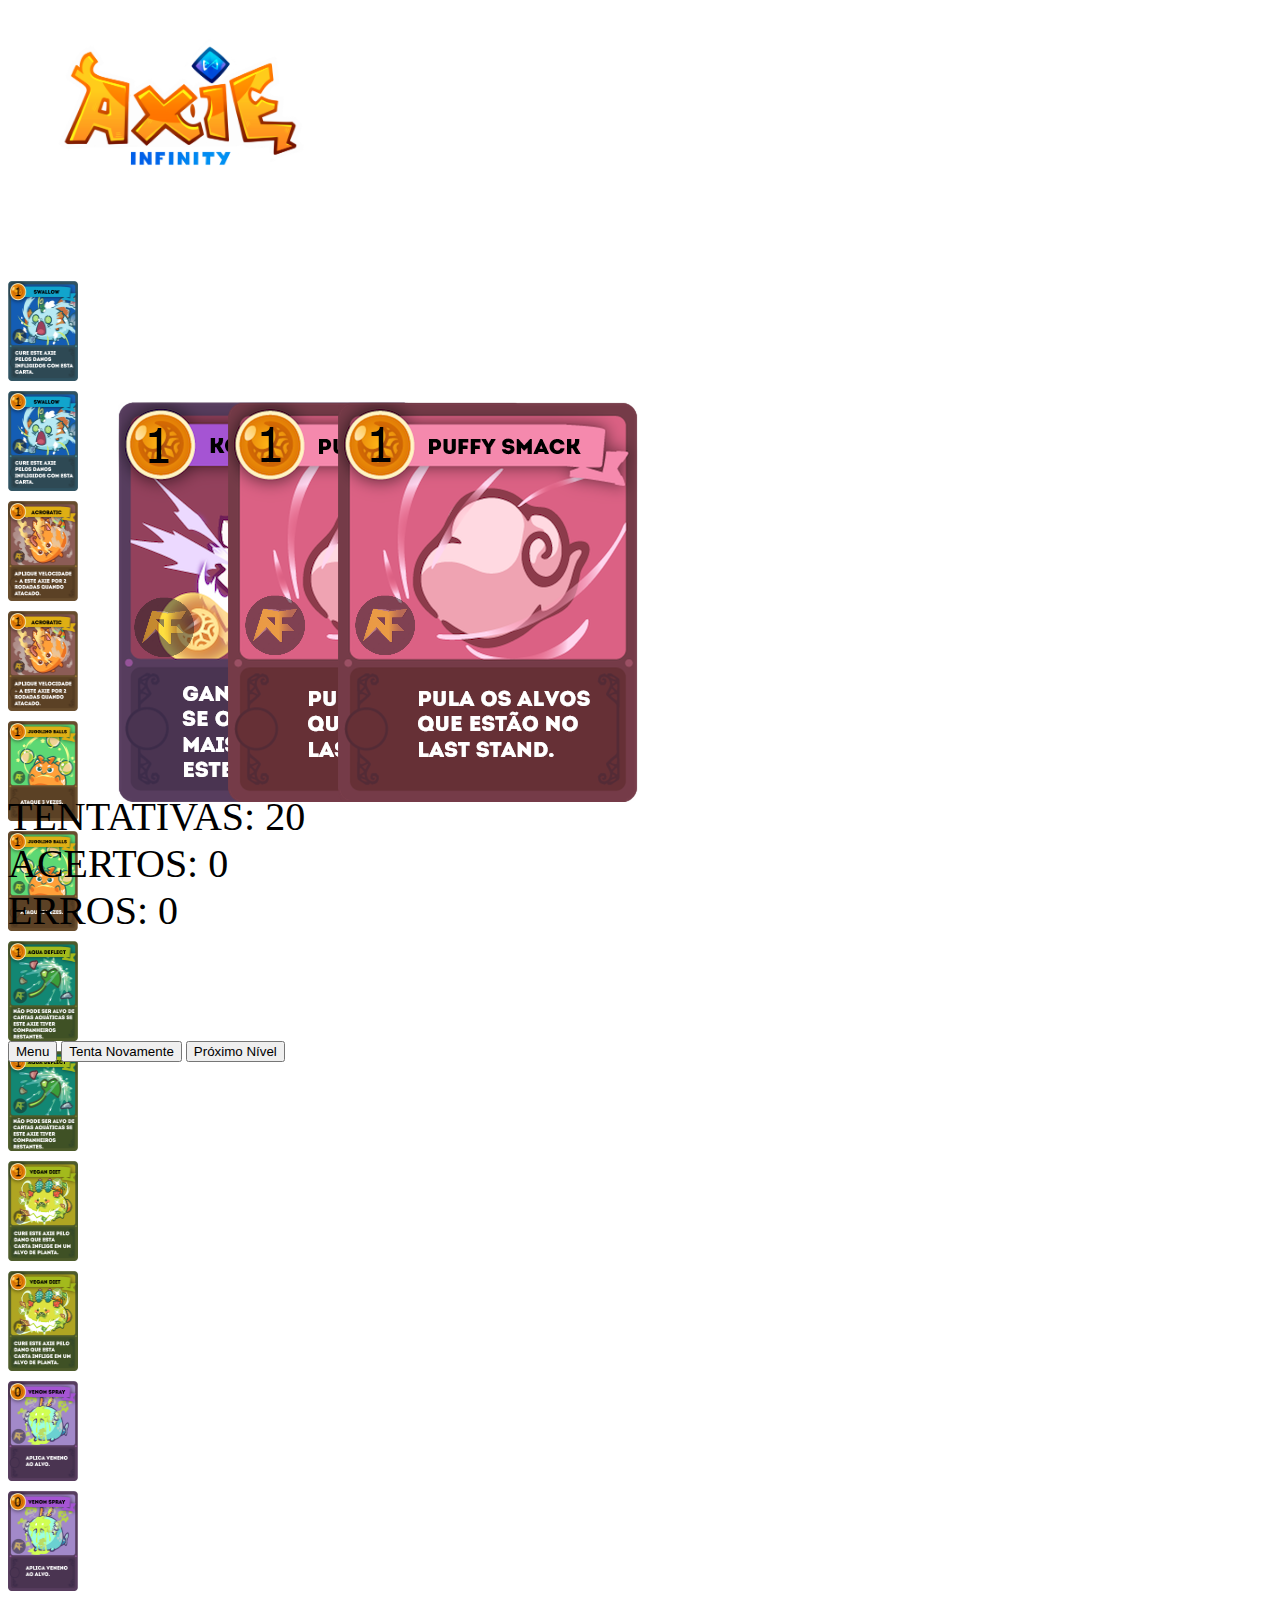
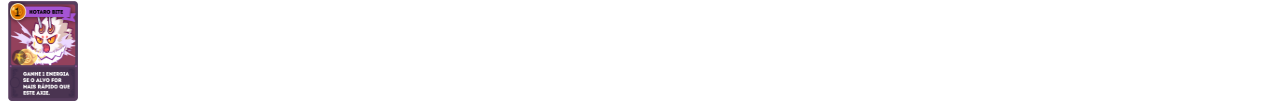
==== indexD.html @ 9710f2f6 "Rename jogoCartasD.html to indexD.html" ====
<!DOCTYPE html>
<html lang="pt-br">

<head>
    <meta charset="UTF-8">
    <meta name="viewport" content="width=device-width, initial-scale=1.0">
    <title>Jogo da Memória Axie Díficil</title>
    <link rel="stylesheet" href="stylejogo.css">
    <link rel="stylesheet" href="stylejogoD.css">
</head>

<style>
    #status-bar{
        margin-top: 6rem;

    }
</style>

<body>
    <div id="logo">
        <img src="logoAxie.png" alt=""/>
    </div>
    <div id="status">


        <div class="card-container">
            <!-- Cards com imagens (repetidos para formar pares) -->
            <div class="card" data-name="catfish">
                <div class="card-face card-front"></div>
                <div class="card-face card-back"><img src="CATFISH.png" alt="catfish"></div>
            </div>

            <div class="card" data-name="catfish">
                <div class="card-face card-front"></div>
                <div class="card-face card-back"><img src="CATFISH.png" alt="catfish"></div>
            </div>

            <div class="card" data-name="arco">
                <div class="card-face card-front"></div>
                <div class="card-face card-back"><img src="ARCO.png" alt="arco"></div>
            </div>

            <div class="card" data-name="arco">
                <div class="card-face card-front"></div>
                <div class="card-face card-back"><img src="ARCO.png" alt="arco"></div>
            </div>

            <div class="card" data-name="furball">
                <div class="card-face card-front"></div>
                <div class="card-face card-back"><img src="FURBALL.png" alt="furball"></div>
            </div>

            <div class="card" data-name="furball">
                <div class="card-face card-front"></div>
                <div class="card-face card-back"><img src="FURBALL.png" alt="furball"></div>
            </div>

            <div class="card" data-name="potato">
                <div class="card-face card-front"></div>
                <div class="card-face card-back"><img src="POTATO LEAF.png" alt="potato"></div>
            </div>

            <div class="card" data-name="potato">
                <div class="card-face card-front"></div>
                <div class="card-face card-back"><img src="POTATO LEAF.png" alt="potato"></div>
            </div>

            <div class="card" data-name="herbivore">
                <div class="card-face card-front"></div>
                <div class="card-face card-back"><img src="HERBIVORE.png" alt="herbivore"></div>
            </div>

            <div class="card" data-name="herbivore">
                <div class="card-face card-front"></div>
                <div class="card-face card-back"><img src="HERBIVORE.png" alt="herbivore"></div>
            </div>

            <div class="card" data-name="grass snake">
                <div class="card-face card-front"></div>
                <div class="card-face card-back"><img src="GRASS SNAKE.png" alt="grass snake"></div>
            </div>

            <div class="card" data-name="grass snake">
                <div class="card-face card-front"></div>
                <div class="card-face card-back"><img src="GRASS SNAKE.png" alt="grass snake"></div>
            </div

            <div class="card" data-name="kotaro">
                <div class="card-face card-front"></div>
                <div class="card-face card-back"><img src="KOTARO.png" alt="kotaro"></div>
            </div>

            <div class="card" data-name="kotaro">
                <div class="card-face card-front"></div>
                <div class="card-face card-back"><img src="KOTARO.png" alt="kotaro"></div>
            </div>

            <div class="card" data-name="cloud">
                <div class="card-face card-front"></div>
                <div class="card-face card-back"><img src="CLOUD.png" alt="cloud"></div>
            </div>

            <div class="card" data-name="cloud">
                <div class="card-face card-front"></div>
                <div class="card-face card-back"><img src="CLOUD.png" alt="cloud"></div>
            </div>


            <!-- Adicione o resto dos pares de imagens aqui -->
        </div>
        <div class="status-bar" id="status-bar">
            <!-- <div id="bar-1">TENTATIVAS: <input id="attempts" type="text" value="8" disabled></div> -->
            <div id="bar-1">TENTATIVAS: <span id="attempts">20</span></div>
            <div id="bar-2" id="acertos">ACERTOS: <span id="correct">0</span></div>
            <div id="bar-3">ERROS: <span id="wrong">0</span></div>
        </div>


        <!-- MODAL -->

        <div id="modal">

            <nav class="nav-modal">
                <h1 id="result"></h1>
                <button id="btn-menu">Menu</button>
                <button id="btn-novamente">Tenta Novamente</button>
                <button id="btn-proximo">Próximo Nível</button>
            </nav>
        </div>

        <!-- AUDIO DO GAME -->
        <audio id="myAudio" src="music-fundo-axie.mp3" autoplay loop></audio>
        <audio id="correct-sound" src="AcertoAxie.mp3"></audio>
        <audio id="fall-sound" src="error-notification.mp3"></audio>
        <audio id="end-sound" src="end game.mp3"></audio>

        <script src="Modal.js"></script>
        <script src="JogoCartas.js"></script>
        <script src="soundAxie.js"></script>

</body>

</html>
---- stylejogoD.css ----
@media (max-width:1300px) {

    #status {
        gap: 2.5rem;
        display: flex !important;
        
    }

    #logo img {
        max-width: 22rem !important;
        max-height: 14rem !important;

    }

    .status-bar {
        width: 300px !important;
        height: 200px !important;
        margin-bottom: 3rem;
    }

    .card {
        width: 70px !important;
        height: 100px !important;
        margin-bottom: 10px !important;
    }

    .card-container {
        grid-gap: 4px !important;
        grid-template-columns: repeat(4, 80px) !important;
        height: 16rem;
        margin-bottom:10rem;


        & img {
            width: 70px !important;
            height: 100px !important;
        }

    }

}
@media (max-width:960px) {

    #status {
        gap: 2.5rem;
        display: flex !important;
        flex-direction: column;
    }

    #logo img {
        max-width: 30rem !important;
        max-height: 17rem !important;

    }

    .status-bar {
        width: 500px !important;
        height: 300px !important;
        margin-bottom: -1rem;
    }

    .card {
        width: 90px !important;
        height: 120px !important;
        margin-bottom: 10px !important;
    }

    .card-container {
        grid-gap: 4px !important;
        grid-template-columns: repeat(4, 100px) !important;
        height: 16rem;
        margin-bottom: 4rem;
        align-items: center !important;

        & img {
            width: 90px !important;
            height: 120px !important;
        }

    }

}
@media (max-width:780px) {


    #logo img {
        max-width: 25rem !important;
        max-height: 17rem !important;
        margin-top: 1rem !important;
    }

    #status {
        margin: auto !important;
        gap: 1rem !important;
        
    }

    .status-bar {
        width: 300px !important;
        height: 150px !important;
        font-size: 2rem !important;
        margin-top: 0 !important;
    }

    .card {
        width: 70px !important;
        height: 100px !important;
        margin-bottom: 10px !important;
    }

    .card-container {
        display: grid;
        grid-gap: 4px !important;
        grid-template-columns: repeat(4, 80px) !important;
        height: 16rem;
        align-items: center !important;
        margin-bottom:18rem !important;

        & img {
            width: 60px !important;
            height: 90px !important;
        }

    }

}
@media (max-width:650px) {


    #logo img {
        max-width: 20rem !important;
        max-height: 12rem !important;
        margin-top: 1rem !important;
    }

    #status {
        margin: auto !important;
        gap: 1rem !important;
        
    }

    .status-bar {
        width: 300px !important;
        height: 150px !important;
        font-size: 2rem !important;
        margin-top: 0 !important;
    }

    .card {
        width: 60px !important;
        height: 90px !important;
        margin-bottom: 10px !important;
    }

    .card-container {
        display: grid;
        grid-gap: 4px !important;
        grid-template-columns: repeat(4, 65px) !important;
        height: 16rem;
        align-items: center !important;
        margin-top: -6rem;

        & img {
            width: 60px !important;
            height: 90px !important;
        }

    }

}
@media (max-width:450px){
    body{
        gap: 1rem !important;
    }
    #status {
        gap: 1rem !important;
        margin:auto !important;
    }

    #logo img {
        max-width: 20rem !important;
        max-height: 12rem !important;
        margin: auto !important;
    }

    .status-bar {
        width: 300px !important;
        height: 200px !important;
        font-size: 2rem !important;
        margin-top: -5rem !important;
        margin-bottom: 1rem;
    }

    .card {
        width: 70px !important;
        height: 100px !important;
        
    }

    .card-container {
        display: grid;
        grid-gap: 4px !important;
        grid-template-columns: repeat(4, 80px) !important;
        height: 16rem;
        align-items: center !important;

        & img {
            width: 70px !important;
            height: 100px !important;
        }

    }

}
@media (max-width:400px) {

    #status {
        gap: 2rem !important;
    }

    #logo img {
        max-width: 18rem !important;
        max-height: 10rem !important;
        margin-bottom: 1rem !important;
    }
}


#status{
    margin-bottom: 3rem;
    align-items: center;
}
#logo img {
    margin-top: 1rem;
}

#status-bar {
    font-size: 2.5rem;
}

.card-container {
    grid-template-columns: repeat(8, 90px);
    height: 16rem;
    margin-top: 4rem;
}
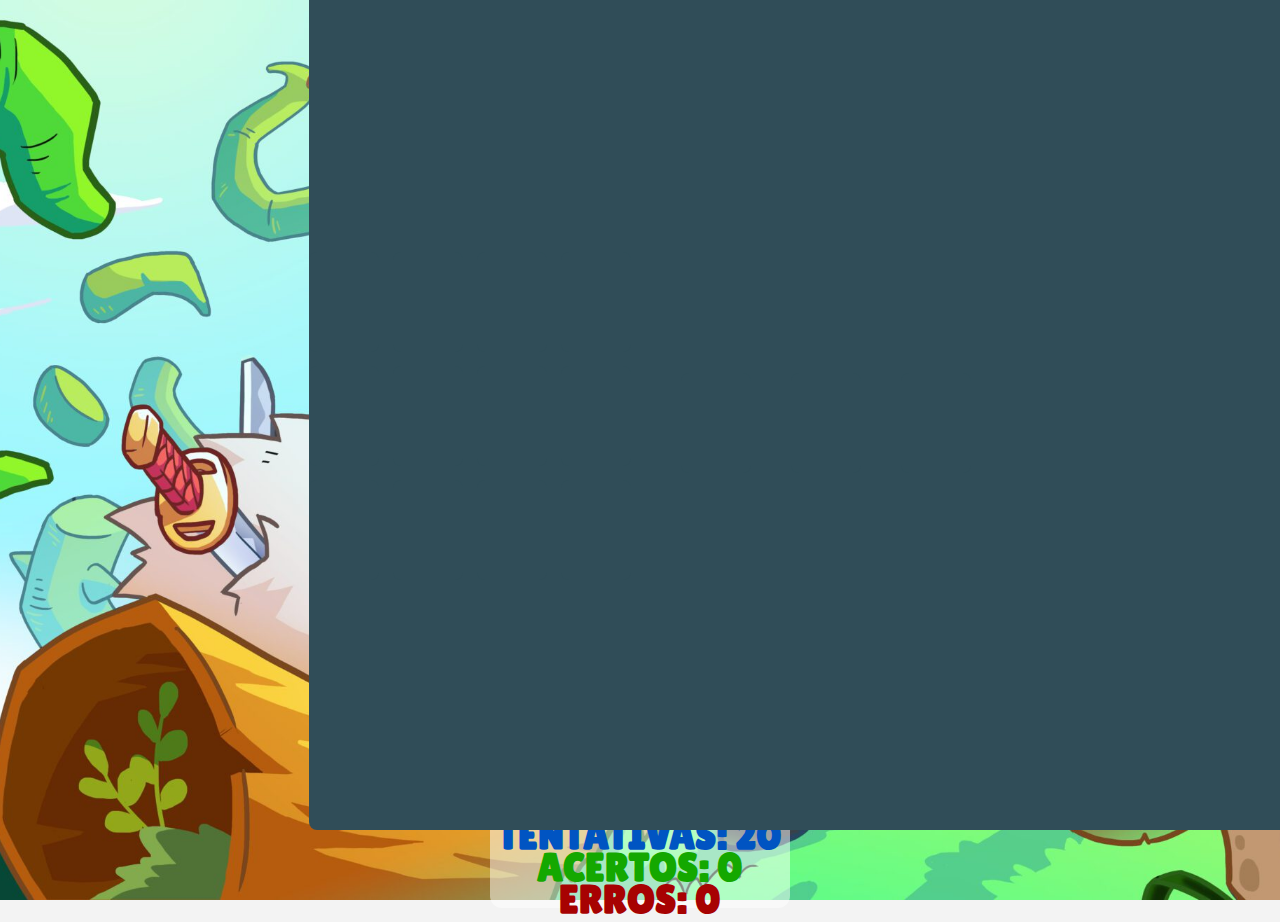
==== commit 5c3baa54: "Update indexD.html" ====
--- a/indexD.html
+++ b/indexD.html
@@ -5,7 +5,7 @@
     <meta charset="UTF-8">
     <meta name="viewport" content="width=device-width, initial-scale=1.0">
     <title>Jogo da Memória Axie Díficil</title>
-    <link rel="stylesheet" href="stylejogo.css">
+    <link rel="stylesheet" href="styleJogo.css">
     <link rel="stylesheet" href="stylejogoD.css">
 </head>
 
--- a/styleJogo.css
+++ b/styleJogo.css
@@ -0,0 +1,526 @@
+@import url('https://fonts.googleapis.com/css2?family=Lilita+One&display=swap');
+
+/* INICIO RESPOSIVIDADE */
+
+@media (max-width:1300px) {
+
+    #status {
+        gap: 2.5rem;
+        display: flex !important;
+        align-items: center;
+        /* flex-direction: column; */
+    }
+
+    #logo img {
+        max-width: 22rem !important;
+        max-height: 14rem !important;
+
+    }
+
+    .status-bar {
+        width: 300px !important;
+        height: 200px !important;
+        margin-bottom: 3rem;
+    }
+
+    .card-container {
+        display: grid;
+        grid-gap: 4px !important;
+    }
+
+    .card {
+        width: 100px !important;
+        height: 130px !important;
+        margin-bottom: 10px !important;
+    }
+
+    .card-container {
+
+        grid-template-columns: repeat(4, 110px) !important;
+        height: 16rem;
+        margin-bottom: 4rem;
+        align-items: center !important;
+
+        & img {
+            width: 100px !important;
+            height: 130px !important;
+        }
+
+    }
+
+}
+
+@media (max-width:960px) {
+
+    #status {
+        gap: 2.5rem;
+        display: flex !important;
+        flex-direction: column;
+    }
+
+    #logo img {
+        max-width: 25rem !important;
+        max-height: 17rem !important;
+
+    }
+
+    .status-bar {
+        width: 400px !important;
+        height: 200px !important;
+        margin-bottom: -1rem;
+    }
+
+    .card-container {
+        display: grid;
+        grid-gap: 4px !important;
+    }
+
+    .card {
+        width: 100px !important;
+        height: 130px !important;
+        margin-bottom: 10px !important;
+    }
+
+    .card-container {
+
+        grid-template-columns: repeat(4, 110px) !important;
+        height: 16rem;
+        margin-bottom: 4rem;
+        align-items: center !important;
+
+        & img {
+            width: 100px !important;
+            height: 130px !important;
+        }
+
+    }
+
+}
+
+@media (max-width: 720px) {
+
+    body {
+        margin: auto !important;
+        height: 100% !important;
+    }
+
+    #logo img {
+        max-width: 30rem !important;
+        max-height: 20rem !important;
+        margin: auto !important;
+    }
+
+    #status {
+        flex-direction: column;
+        justify-content: center !important;
+    }
+
+    .status-bar {
+        width: 400px !important;
+        height: 300px !important;
+
+    }
+
+    /* cards */
+    .card {
+        width: 100px !important;
+        height: 130px !important;
+        position: relative;
+        transform-style: preserve-3d;
+        transition: transform 0.5s;
+        cursor: pointer;
+    }
+
+    .card-container {
+
+        grid-template-columns: repeat(4, 110px) !important;
+        height: 16rem;
+        margin-bottom: 4rem;
+        align-items: center !important;
+        margin-top: -1rem;
+
+        & img {
+            width: 100px !important;
+            height: 130px !important;
+        }
+
+    }
+}
+
+@media (max-width:600px) {
+
+
+    #logo img {
+        max-width: 20rem !important;
+        max-height: 12rem !important;
+        margin-top: 1rem !important;
+    }
+
+    #status {
+        margin: auto !important;
+        gap: 1rem !important;
+    }
+
+    .status-bar {
+        width: 300px !important;
+        height: 150px !important;
+        font-size: 2rem !important;
+        margin-top: 0 !important;
+    }
+
+    .card {
+        width: 100px !important;
+        height: 130px !important;
+        margin-bottom: 10px !important;
+    }
+
+    .card-container {
+        grid-template-columns: repeat(4, 110px) !important;
+        display: grid;
+        grid-gap: 4px !important;
+        height: 16rem;
+        align-items: center !important;
+        margin-top: -6rem;
+
+        & img {
+            width: 100px !important;
+            height: 130px !important;
+        }
+
+    }
+
+}
+
+@media (max-width: 500px) {
+
+    body {
+        margin: auto !important;
+        height: 100% !important;
+    }
+
+    #logo img {
+        max-width: 30rem !important;
+        max-height: 20rem !important;
+        margin-bottom: -2rem !important;
+    }
+
+    #status {
+        flex-direction: column;
+        justify-content: center !important;
+    }
+
+    .status-bar {
+        width: 300px !important;
+        height: 200px !important;
+    }
+
+    /* cards */
+    .card {
+        width: 100px !important;
+        height: 130px !important;
+
+    }
+
+    #modal {
+        width: 100%;
+        height: 100%;
+    }
+
+    .card-container {
+        grid-template-columns: repeat(4, 110px) !important;
+        display: grid;
+        grid-gap: 4px !important;
+        height: 16rem;
+        align-items: center !important;
+        margin-top: -6rem;
+
+        & img {
+            width: 100px !important;
+            height: 130px !important;
+        }
+
+    }
+}
+
+@media (max-width:450px) {
+
+    #status {
+        gap: 3rem !important;
+    }
+
+    #logo img {
+        max-width: 20rem !important;
+        max-height: 12rem !important;
+        margin-top: 3rem !important;
+    }
+
+    .status-bar {
+        width: 300px !important;
+        height: 200px !important;
+        font-size: 2rem !important;
+        margin-top: 6rem !important;
+
+    }
+
+    .card-container {
+        display: grid;
+        grid-gap: 4px !important;
+
+    }
+
+    .card {
+        width: 100px !important;
+        height: 130px !important;
+        margin-bottom: 10px !important;
+    }
+
+    .card-container {
+
+        grid-template-columns: repeat(4, 110px) !important;
+        height: 16rem;
+        /* margin-bottom: 4rem !important */
+        align-items: center !important;
+
+        & img {
+            width: 100px !important;
+            height: 130px !important;
+        }
+
+    }
+
+}
+
+@media (max-width:400px) {
+
+    #status {
+        gap: 3rem !important;
+    }
+
+    #logo img {
+        max-width: 18rem !important;
+        max-height: 10rem !important;
+    }
+}
+
+/* FIM RESPOSIVIDADE */
+
+
+* {
+    margin: 0;
+    padding: 0;
+    box-sizing: border-box;
+}
+
+html,
+body {
+    margin: 0;
+    padding: 0;
+    height: 100%;
+    width: 100%;
+}
+
+body {
+    background-image: url(axie_fundo.jpg);
+    background-size: cover;
+    background-attachment: fixed;
+    background-position: center;
+    font-family: Arial, sans-serif;
+    display: flex;
+    flex-direction: column;
+    align-items: center;
+    justify-content: center;
+    background-color: #f3f3f3;
+    position: absolute !important;
+    top: 50% !important;
+    left: 50% !important;
+    transform: translate(-50%, -50%) !important;
+    max-height: 100% !important;
+    max-width: 100% !important;
+}
+
+#status {
+    display: flex;
+    justify-content: space-between;
+    align-items: center;
+    justify-content: center;
+
+}
+
+#logo img {
+    margin-top: 1rem;
+    width: 30rem;
+    height: 20rem;
+
+}
+
+/* STATUS JOGO - INICIO */
+
+.status-bar {
+    display: flex;
+    flex-direction: column;
+    justify-content: space-around;
+    width: 700px;
+    height: 300px;
+    margin-bottom: 20px;
+    background-color: rgba(255, 255, 255, 0.5);
+    margin: 2rem;
+    align-items: center;
+    border-radius: 12px;
+    font-family: 'Lilita One';
+    font-size: 2rem;
+ 
+}
+
+/* STATUS - TENTATIVAS */
+#bar-1 {
+    border-radius: 12px;
+    height: 2rem;
+    width: 100%;
+    text-align: center;
+    align-items: center;
+    color: rgb(0, 84, 194);
+    font-weight: bold;
+
+}
+/* STATUS - ACERTOS */
+#bar-2 {
+    border-radius: 12px;
+    height: 2rem;
+    width: 100%;
+    text-align: center;
+    align-items: center;
+    color: rgb(20, 168, 0);
+    font-weight: bold;
+
+}
+/* STATUS - ERROS */
+#bar-3 {
+    border-radius: 12px;
+    height: 2rem;
+    width: 100%;
+    text-align: center;
+    align-items: center;
+    color: rgb(167, 2, 2);
+    font-weight: bold;
+
+}
+
+/* STATUS JOGO - FIM */
+
+
+/* CARDS - INICIO */
+.card-container {
+    display: grid;
+    grid-template-columns: repeat(4, 90px);
+    grid-gap: 10px;
+
+    & img {
+        width: 90px;
+        height: 120px;
+    }
+}
+
+.card {
+    width: 90px;
+    height: 120px;
+    position: relative;
+    transform-style: preserve-3d;
+    transition: transform 0.5s;
+    cursor: pointer;
+}
+
+.card-face {
+    position: absolute;
+    width: 100%;
+    height: 100%;
+    backface-visibility: hidden;
+    display: flex;
+    justify-content: center;
+    align-items: center;
+}
+
+.card-front {
+    background-color: #304d58;
+    border-radius: 8px;
+}
+
+.card-back {
+    transform: rotateY(180deg);
+    border-radius: 8px;
+}
+
+.flipped {
+    transform: rotateY(180deg);
+}
+
+.matched {
+    pointer-events: none;
+}
+/* CARDS - FIM */
+
+
+/* MODAL - INICIO*/
+
+#modal {
+    display: none;
+    /* Hidden by default */
+    position: fixed;
+    /* Stay in place */
+    z-index: 1;
+    /* Sit on top */
+    padding-top: 100px;
+    /* Location of the box */
+    left: 0;
+    top: 0;
+    width: 100%;
+    /* Full width */
+    height: 100%;
+    /* Full height */
+    overflow: auto;
+    /* Enable scroll if needed */
+    background-color: rgb(0, 0, 0);
+    /* Fallback color */
+    background-color: rgba(0, 0, 0, 0.4);
+    /* Black w/ opacity */
+    align-items: center;
+
+
+
+    & nav {
+        display: flex;
+        flex-direction: column;
+        gap: 2rem;
+        background-color: white;
+        padding: 20px;
+        border-radius: 12px;
+        align-items: center;
+        width: 60%;
+        margin: auto;
+        margin-top: 7rem;
+    }
+
+    & button {
+        border: none;
+        width: 12rem;
+        height: 4rem;
+        font-size: 1.2rem;
+        border-radius: 12px;
+        font-family: sans-serif;
+        font-weight: bold;
+        color: white;
+    }
+}
+/* BOTÃO MODAL */
+#btn-menu {
+    background-color: rgb(0, 84, 194);
+}
+
+#btn-novamente {
+    background-color: orange;
+}
+
+#btn-proximo {
+    background-color: green;
+}
+
+/* MODAL - FIM*/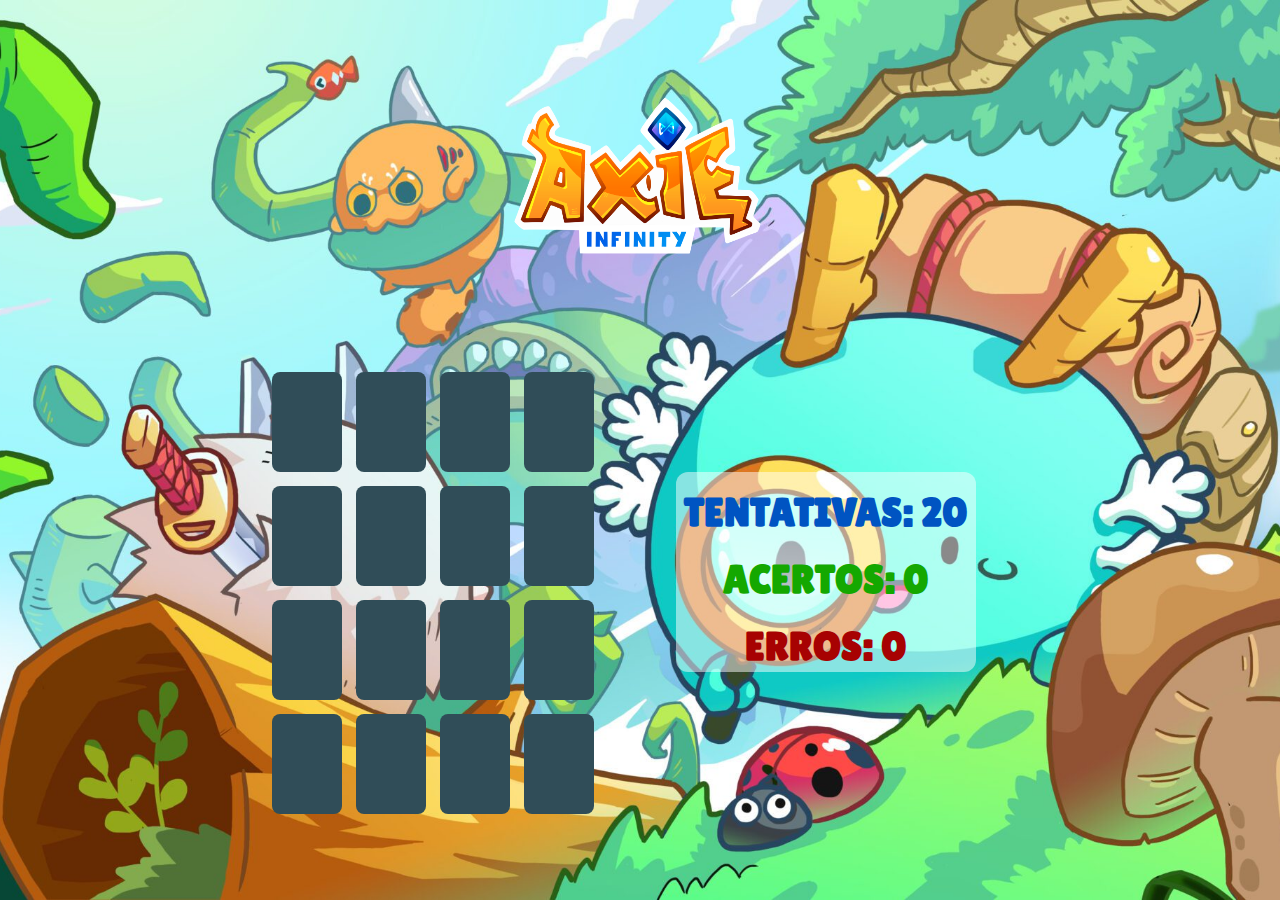
==== commit ae9650b2: "Update indexD.html" ====
--- a/indexD.html
+++ b/indexD.html
@@ -83,7 +83,7 @@
             <div class="card" data-name="grass snake">
                 <div class="card-face card-front"></div>
                 <div class="card-face card-back"><img src="GRASS SNAKE.png" alt="grass snake"></div>
-            </div
+            </div>
 
             <div class="card" data-name="kotaro">
                 <div class="card-face card-front"></div>
--- a/stylejogoD.css
+++ b/stylejogoD.css
@@ -169,10 +169,7 @@
 
 }
 @media (max-width:450px){
-    body{
-        gap: 1rem !important;
-    }
-    #status {
+    status {
         gap: 1rem !important;
         margin:auto !important;
     }
@@ -203,6 +200,7 @@
         grid-template-columns: repeat(4, 80px) !important;
         height: 16rem;
         align-items: center !important;
+        margin-top: -3rem !important;
 
         & img {
             width: 70px !important;
@@ -242,4 +240,4 @@
     grid-template-columns: repeat(8, 90px);
     height: 16rem;
     margin-top: 4rem;
-}+}
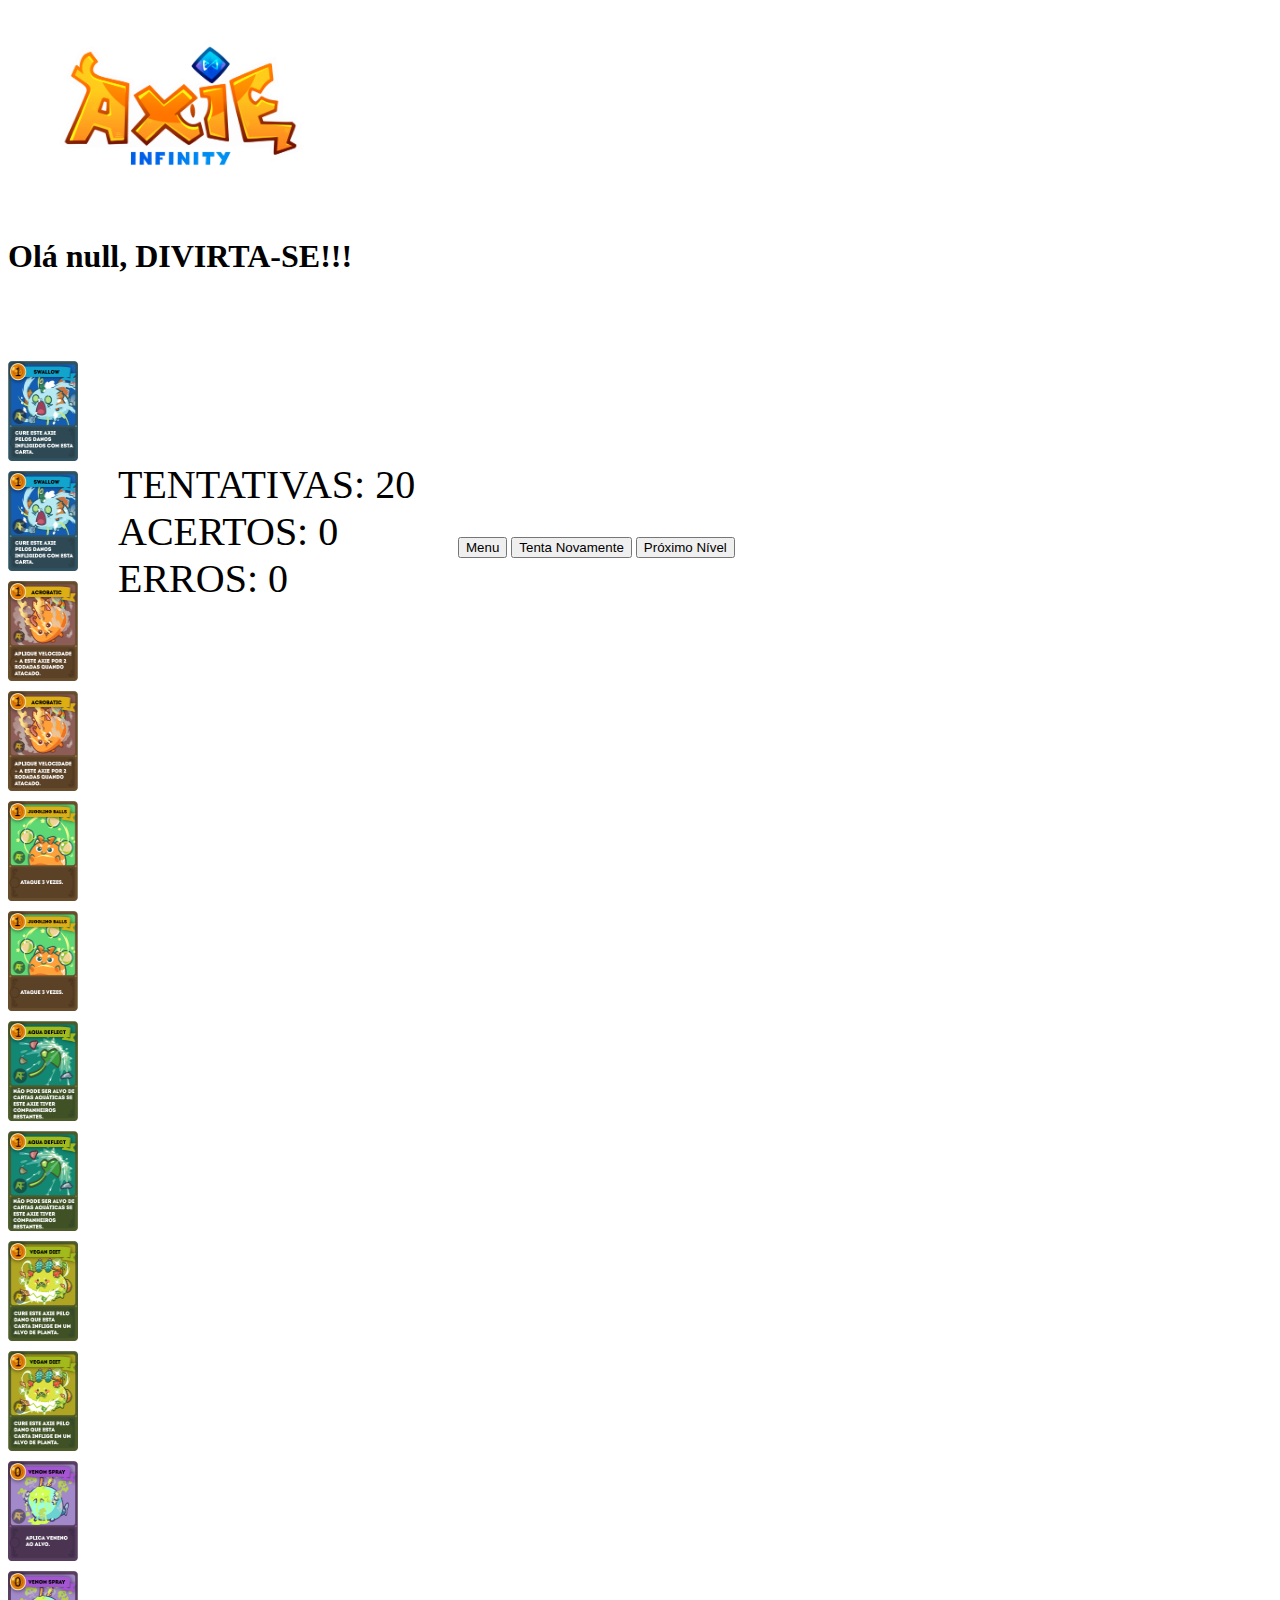
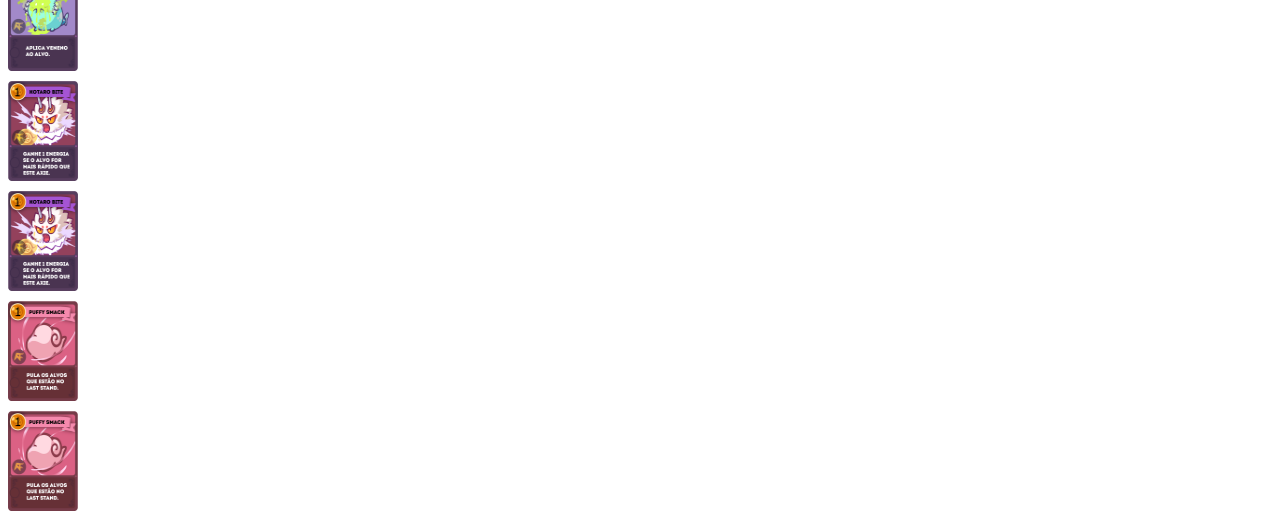
==== commit f26dc586: "alguns novos eventos e funcionabilidades" ====
--- a/indexD.html
+++ b/indexD.html
@@ -5,12 +5,12 @@
     <meta charset="UTF-8">
     <meta name="viewport" content="width=device-width, initial-scale=1.0">
     <title>Jogo da Memória Axie Díficil</title>
-    <link rel="stylesheet" href="styleJogo.css">
+    <link rel="stylesheet" href="stylejogo.css">
     <link rel="stylesheet" href="stylejogoD.css">
 </head>
 
 <style>
-    #status-bar{
+    #status-bar {
         margin-top: 6rem;
 
     }
@@ -18,7 +18,12 @@
 
 <body>
     <div id="logo">
-        <img src="logoAxie.png" alt=""/>
+        <img src="logoAxie.png" alt="" onclick="menuPagina()" />
+    </div>
+    <div id="div-jogador">
+
+        <h1 id="jogador"></h1>
+
     </div>
     <div id="status">
 
@@ -137,7 +142,8 @@
         <script src="Modal.js"></script>
         <script src="JogoCartas.js"></script>
         <script src="soundAxie.js"></script>
+        <script src="jsD.js"></script>
 
 </body>
 
-</html>
+</html>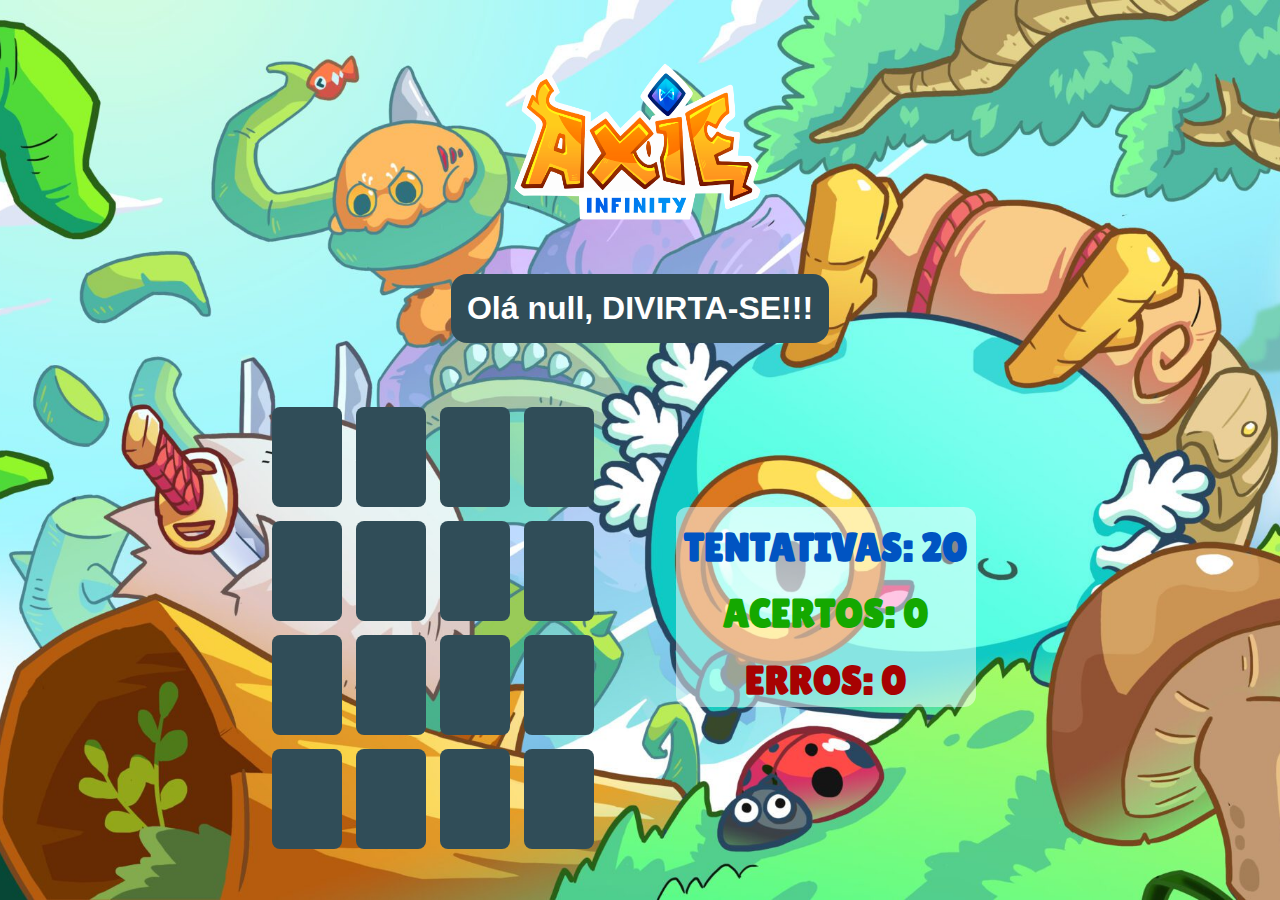
==== commit f7cd56b4: "conexão do indexD com styleJogo consertado" ====
--- a/indexD.html
+++ b/indexD.html
@@ -5,7 +5,7 @@
     <meta charset="UTF-8">
     <meta name="viewport" content="width=device-width, initial-scale=1.0">
     <title>Jogo da Memória Axie Díficil</title>
-    <link rel="stylesheet" href="stylejogo.css">
+    <link rel="stylesheet" href="styleJogo.css">
     <link rel="stylesheet" href="stylejogoD.css">
 </head>
 
--- a/styleJogo.css
+++ b/styleJogo.css
@@ -0,0 +1,538 @@
+@import url('https://fonts.googleapis.com/css2?family=Lilita+One&display=swap');
+
+/* INICIO RESPOSIVIDADE */
+
+@media (max-width:1300px) {
+
+    #status {
+        gap: 2.5rem;
+        display: flex !important;
+        align-items: center;
+        /* flex-direction: column; */
+    }
+
+    #logo img {
+        max-width: 22rem !important;
+        max-height: 14rem !important;
+
+    }
+
+    .status-bar {
+        width: 300px !important;
+        height: 200px !important;
+        margin-bottom: 3rem;
+    }
+
+    .card-container {
+        display: grid;
+        grid-gap: 4px !important;
+    }
+
+    .card {
+        width: 100px !important;
+        height: 130px !important;
+        margin-bottom: 10px !important;
+    }
+
+    .card-container {
+
+        grid-template-columns: repeat(4, 110px) !important;
+        height: 16rem;
+        margin-bottom: 4rem;
+        align-items: center !important;
+
+        & img {
+            width: 100px !important;
+            height: 130px !important;
+        }
+
+    }
+
+}
+
+@media (max-width:960px) {
+
+    #status {
+        gap: 2.5rem;
+        display: flex !important;
+        flex-direction: column;
+    }
+
+    #logo img {
+        max-width: 25rem !important;
+        max-height: 17rem !important;
+
+    }
+
+    .status-bar {
+        width: 400px !important;
+        height: 200px !important;
+        margin-bottom: -1rem;
+    }
+
+    .card-container {
+        display: grid;
+        grid-gap: 4px !important;
+    }
+
+    .card {
+        width: 100px !important;
+        height: 130px !important;
+        margin-bottom: 10px !important;
+    }
+
+    .card-container {
+
+        grid-template-columns: repeat(4, 110px) !important;
+        height: 16rem;
+        margin-bottom: 4rem;
+        align-items: center !important;
+
+        & img {
+            width: 100px !important;
+            height: 130px !important;
+        }
+
+    }
+
+}
+
+@media (max-width: 720px) {
+
+    body {
+        
+        height: 100% !important;
+    }
+
+    #logo img {
+        max-width: 30rem !important;
+        max-height: 20rem !important;
+        margin:auto !important;
+    }
+
+    #status {
+        flex-direction: column;
+        justify-content: center !important;
+        gap: 2rem !important;
+    }
+
+    .status-bar {
+        width: 300px !important;
+        height: 200px !important;
+        margin: auto !important;
+    }
+
+    /* cards */
+    .card {
+        width: 100px !important;
+        height: 130px !important;
+        position: relative;
+        transform-style: preserve-3d;
+        transition: transform 0.5s;
+        cursor: pointer;
+    }
+
+    .card-container {
+
+        grid-template-columns: repeat(4, 110px) !important;
+        height: 16rem;
+        margin-bottom: 3rem;
+        align-items: center !important;
+
+        & img {
+            width: 100px !important;
+            height: 130px !important;
+        }
+
+    }
+}
+
+@media (max-width:600px) {
+
+
+    #logo img {
+        max-width: 20rem !important;
+        max-height: 12rem !important;
+        margin-top: 1rem !important;
+    }
+
+    #status {
+        margin: auto !important;
+        gap: 1rem !important;
+    }
+
+    .status-bar {
+        width: 300px !important;
+        height: 150px !important;
+        font-size: 2rem !important;
+        margin-top: 0 !important;
+    }
+
+    .card {
+        width: 100px !important;
+        height: 130px !important;
+        margin-bottom: 10px !important;
+    }
+
+    .card-container {
+        grid-template-columns: repeat(4, 110px) !important;
+        display: grid;
+        grid-gap: 4px !important;
+        height: 16rem;
+        align-items: center !important;
+        margin-top: -6rem;
+
+        & img {
+            width: 100px !important;
+            height: 130px !important;
+        }
+
+    }
+
+}
+
+@media (max-width: 500px) {
+
+    body {
+        margin: auto !important;
+        height: 100% !important;
+    }
+
+    #logo img {
+        max-width: 30rem !important;
+        max-height: 20rem !important;
+        margin-bottom: -2rem !important;
+    }
+
+    #status {
+        flex-direction: column;
+        justify-content: center !important;
+    }
+
+    .status-bar {
+        width: 300px !important;
+        height: 200px !important;
+    }
+
+    /* cards */
+    .card {
+        width: 100px !important;
+        height: 130px !important;
+
+    }
+
+    #modal {
+        width: 100%;
+        height: 100%;
+    }
+
+    .card-container {
+        grid-template-columns: repeat(4, 110px) !important;
+        display: grid;
+        grid-gap: 4px !important;
+        height: 16rem;
+        align-items: center !important;
+        margin-top: -6rem;
+
+        & img {
+            width: 100px !important;
+            height: 130px !important;
+        }
+
+    }
+}
+
+@media (max-width:450px) {
+
+    #status {
+        gap: 3rem !important;
+    }
+
+    #logo img {
+        max-width: 20rem !important;
+        max-height: 12rem !important;
+        margin-top: 3rem !important;
+    }
+
+    .status-bar {
+        width: 300px !important;
+        height: 200px !important;
+        font-size: 2rem !important;
+        margin-top: 6rem !important;
+
+    }
+
+    .card-container {
+        display: grid;
+        grid-gap: 4px !important;
+
+    }
+
+    .card {
+        width: 100px !important;
+        height: 130px !important;
+        margin-bottom: 10px !important;
+    }
+
+    .card-container {
+
+        grid-template-columns: repeat(4, 110px) !important;
+        height: 16rem;
+        /* margin-bottom: 4rem !important */
+        align-items: center !important;
+
+        & img {
+            width: 100px !important;
+            height: 130px !important;
+        }
+
+    }
+
+}
+
+@media (max-width:400px) {
+
+    #status {
+        gap: 3rem !important;
+    }
+
+    #logo img {
+        max-width: 18rem !important;
+        max-height: 10rem !important;
+    }
+}
+
+/* FIM RESPOSIVIDADE */
+
+
+* {
+    margin: 0;
+    padding: 0;
+    box-sizing: border-box;
+}
+
+html,
+body {
+    margin: 0;
+    padding: 0;
+    height: 100%;
+    width: 100%;
+}
+
+body {
+    background-image: url(axie_fundo.jpg);
+    background-size: cover;
+    background-attachment: fixed;
+    background-position: center;
+    font-family: Arial, sans-serif;
+    display: flex;
+    flex-direction: column;
+    align-items: center;
+    justify-content: center;
+    background-color: #f3f3f3;
+    position: absolute !important;
+    top: 50% !important;
+    left: 50% !important;
+    transform: translate(-50%, -50%) !important;
+    max-height: 100% !important;
+    max-width: 100% !important;
+}
+
+#status {
+    display: flex;
+    justify-content: space-between;
+    align-items: center;
+    justify-content: center;
+
+}
+
+#logo img {
+    margin-top: 1rem;
+    width: 35rem;
+    height: 20rem;
+    cursor: pointer;
+}
+
+/* STATUS JOGO - INICIO */
+
+.status-bar {
+    display: flex;
+    flex-direction: column;
+    justify-content: space-around;
+    width: 700px;
+    height: 300px;
+    margin-bottom: 20px;
+    background-color: rgba(255, 255, 255, 0.5);
+    margin: 2rem;
+    align-items: center;
+    border-radius: 12px;
+    font-family: 'Lilita One';
+    font-size: 2rem;
+ 
+}
+
+/* STATUS - TENTATIVAS */
+#bar-1 {
+    border-radius: 12px;
+    height: 2rem;
+    width: 100%;
+    text-align: center;
+    align-items: center;
+    color: rgb(0, 84, 194);
+    font-weight: bold;
+
+}
+/* STATUS - ACERTOS */
+#bar-2 {
+    border-radius: 12px;
+    height: 2rem;
+    width: 100%;
+    text-align: center;
+    align-items: center;
+    color: rgb(20, 168, 0);
+    font-weight: bold;
+
+}
+/* STATUS - ERROS */
+#bar-3 {
+    border-radius: 12px;
+    height: 2rem;
+    width: 100%;
+    text-align: center;
+    align-items: center;
+    color: rgb(167, 2, 2);
+    font-weight: bold;
+
+}
+
+/* STATUS JOGO - FIM */
+
+
+/* CARDS - INICIO */
+.card-container {
+    display: grid;
+    grid-template-columns: repeat(4, 90px);
+    grid-gap: 10px;
+
+    & img {
+        width: 90px;
+        height: 120px;
+    }
+}
+
+.card {
+    width: 90px;
+    height: 120px;
+    position: relative;
+    transform-style: preserve-3d;
+    transition: transform 0.5s;
+    cursor: pointer;
+}
+
+.card-face {
+    position: absolute;
+    width: 100%;
+    height: 100%;
+    backface-visibility: hidden;
+    display: flex;
+    justify-content: center;
+    align-items: center;
+}
+
+.card-front {
+    background-color: #304d58;
+    border-radius: 8px;
+}
+
+.card-back {
+    transform: rotateY(180deg);
+    border-radius: 8px;
+}
+
+.flipped {
+    transform: rotateY(180deg);
+}
+
+.matched {
+    pointer-events: none;
+}
+/* CARDS - FIM */
+
+
+/* MODAL - INICIO*/
+
+#modal {
+    display: none;
+    /* Hidden by default */
+    position: fixed;
+    /* Stay in place */
+    z-index: 1;
+    /* Sit on top */
+    padding-top: 100px;
+    /* Location of the box */
+    left: 0;
+    top: 0;
+    width: 100%;
+    /* Full width */
+    height: 100%;
+    /* Full height */
+    overflow: auto;
+    /* Enable scroll if needed */
+    background-color: rgb(0, 0, 0);
+    /* Fallback color */
+    background-color: rgba(0, 0, 0, 0.4);
+    /* Black w/ opacity */
+    align-items: center;
+
+
+
+    & nav {
+        display: flex;
+        flex-direction: column;
+        gap: 2rem;
+        background-color: white;
+        padding: 20px;
+        border-radius: 12px;
+        align-items: center;
+        width: 60%;
+        margin: auto;
+        margin-top: 7rem;
+    }
+
+    & button {
+        border: none;
+        width: 12rem;
+        height: 4rem;
+        font-size: 1.2rem;
+        border-radius: 12px;
+        font-family: sans-serif;
+        font-weight: bold;
+        color: white;
+    }
+}
+
+#result{
+    text-align: center;
+}
+/* BOTÃO MODAL */
+#btn-menu {
+    background-color: rgb(0, 84, 194);
+}
+
+#btn-novamente {
+    background-color: orange;
+}
+
+#btn-proximo {
+    background-color: green;
+}
+
+/* MODAL - FIM*/
+
+/* H1 JOGADOR */
+#div-jogador{
+    background-color: #304d58;
+    border-radius: 1rem;
+    padding: 1rem;
+    color: white;
+}